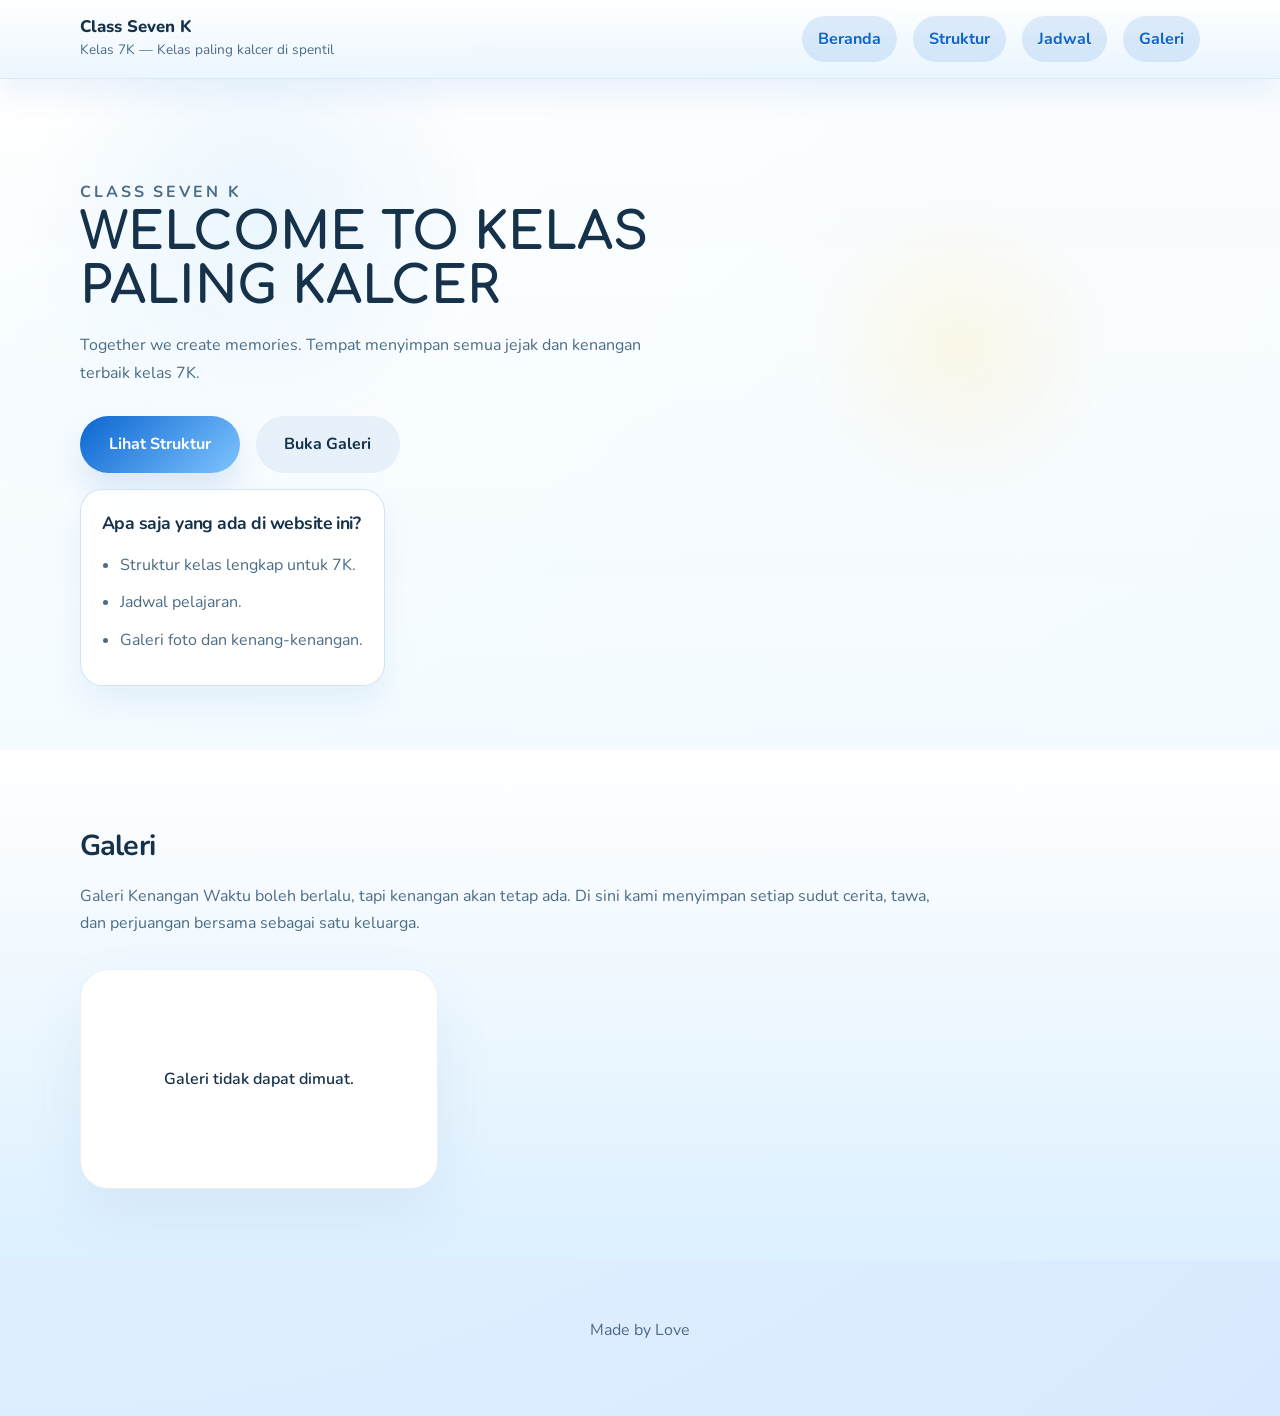
==== index.html @ 5dcf3308 "Add files via upload" ====
<!DOCTYPE html>
<html lang="id">
<head>
  <meta charset="UTF-8" />
  <meta name="viewport" content="width=device-width, initial-scale=1.0" />
  <title>Kelas Laut</title>
  <link rel="preconnect" href="https://fonts.googleapis.com">
  <link rel="preconnect" href="https://fonts.gstatic.com" crossorigin>
  <link href="https://fonts.googleapis.com/css2?family=Comfortaa:wght@400;500;700&family=Nunito:wght@400;600;700&display=swap" rel="stylesheet">
  <link rel="stylesheet" href="styles.css" />
</head>
<body>
  <header class="site-header">
    <div class="container header-inner">
      <div class="brand">
        <div>
          <h1>Class Seven K</h1>
          <p>Kelas 7K — Kelas paling kalcer di spentil</p>
        </div>
      </div>
      <button class="menu-toggle" id="menuToggle">☰</button>
      <div class="nav-pill">
        <nav class="site-nav" id="siteNav">
          <a href="#home">Beranda</a>
          <a href="structure.html">Struktur</a>
          <a href="schedule.html">Jadwal</a>
          <a href="#gallery">Galeri</a>
        </nav>
      </div>
    </div>
  </header>

  <main>
    <section class="hero" id="home">
      <div class="hero-bg"></div>
      
      <div class="container hero-content">
        <div class="hero-copy">
          <p class="eyebrow">Class Seven K</p>
          <h2>WELCOME TO KELAS PALING KALCER

</h2>
          <p>Together we create memories. Tempat menyimpan semua jejak dan kenangan terbaik kelas 7K.</p>
          <div class="hero-actions">
            <div class="hero-buttons">
              <a href="structure.html" class="button">Lihat Struktur</a>
              <a href="#gallery" class="button secondary">Buka Galeri</a>
            </div>
            <aside class="quick-info-card">
              <h3>Apa saja yang ada di website ini?</h3>
              <ul>
                <li>Struktur kelas lengkap untuk 7K.</li>
                <li>Jadwal pelajaran.</li>
                <li>Galeri foto dan kenang-kenangan.</li>
              </ul>
            </aside>
          </div>
        </div>

        
      </div>
    </section>

    <!-- Struktur kelas dipindah ke halaman terpisah: structure.html -->

    

    <section class="section section-wave" id="gallery">
      <div class="container">
        <h3>Galeri</h3>
        <p class="section-intro">Galeri Kenangan

Waktu boleh berlalu, tapi kenangan akan tetap ada. Di sini kami menyimpan setiap sudut cerita, tawa, dan perjuangan bersama sebagai satu keluarga.</p>
        <div id="galleryGrid" class="gallery-grid" aria-live="polite">
          <!-- gallery will be rendered here from data/gallery.json -->
        </div>
      </div>
    </section>
  </main>

  <footer class="site-footer">
    <div class="container">
      <p>Made by Love</p>
    </div>
  </footer>

  <script src="script.js"></script>
</body>
</html>
---- styles.css ----
:root {
  --bg: #f0f6ff;
  --surface: #ffffff;
  --surface-soft: #eef7ff;
  --text: #16324a;
  --muted: #4b6b86;
  --primary: #0b66d0;
  --accent: #7fc4ff;
  --accent-2: #cfeeff;
  --shadow: 0 26px 60px rgba(11, 102, 208, 0.12);
}

* {
  box-sizing: border-box;
}

html {
  scroll-behavior: smooth;
}

body {
  margin: 0;
  font-family: 'Nunito', 'Comfortaa', sans-serif;
  background: radial-gradient(circle at top left, #fefcff 0%, #e5f3ff 40%, #d8e9ff 100%);
  color: var(--text);
  line-height: 1.7;
  min-height: 100vh;
}

body::before {
  content: '';
  position: fixed;
  left: -120px;
  top: 20vh;
  width: 360px;
  height: 360px;
  background: radial-gradient(circle, rgba(141,211,236,0.45), transparent 60%);
  filter: blur(35px);
  z-index: -1;
}

img {
  max-width: 100%;
  display: block;
}

.container {
  width: min(1120px, calc(100% - 2rem));
  margin: 0 auto;
}

.site-header {
  position: sticky;
  top: 0;
  z-index: 20;
  background: linear-gradient(180deg, rgba(255, 255, 255, 0.98), rgba(233, 245, 255, 0.92));
  backdrop-filter: blur(16px);
  border-bottom: 1px solid rgba(11, 102, 208, 0.14);
  box-shadow: 0 16px 30px rgba(11, 102, 208, 0.08);
}

.header-inner {
  display: flex;
  align-items: center;
  justify-content: space-between;
  gap: 1rem;
  padding: 1rem 0;
}

.brand {
  display: flex;
  align-items: center;
  gap: 0.85rem;
}

.logo {
  display: inline-flex;
  width: 3.1rem;
  height: 3.1rem;
  border-radius: 18px;
  align-items: center;
  justify-content: center;
  background: linear-gradient(135deg, #0b66d0, #6fb8ff);
  color: #f9fbff;
  font-size: 1.25rem;
}

.brand h1 {
  font-size: 1.05rem;
  line-height: 1.05;
  font-weight: 800;
}
.brand p {
  margin: 0.15rem 0 0;
  font-size: 0.85rem;
  color: var(--muted);
}

.site-nav {
  display: flex;
  gap: 1rem;
  align-items: center;
}

.nav-pill {
  display: inline-flex;
  align-items: center;
  gap: 0.5rem;
  padding: 0;
  border-radius: 999px;
  background: transparent;
  border: none;
  box-shadow: none;
}

.nav-pill .site-nav a {
  padding: 0.6rem 1rem;
  color: var(--primary);
  font-weight: 700;
  border-radius: 999px;
  background: rgba(11, 102, 208, 0.12);
  transition: transform 0.2s ease, background 0.2s ease, color 0.2s ease;
}

.nav-pill .site-nav a:hover,
.nav-pill .site-nav a:focus-visible {
  transform: translateY(-1px);
  background: rgba(11, 102, 208, 0.28);
  color: #0b66d0;
}

.nav-pill .site-nav a {
  -webkit-text-stroke: 0.2px rgba(0,0,0,0.12);
  text-shadow:
    0 1px 0 rgba(255,255,255,0.9);
}

.site-nav a {
  color: var(--text);
  text-decoration: none;
  font-weight: 600;
  padding: 0.55rem 0.85rem;
  border-radius: 999px;
  transition: background 0.25s ease, color 0.25s ease;
}

.site-nav a:hover,
.site-nav a:focus-visible {
  background: rgba(79, 141, 217, 0.1);
}

.menu-toggle {
  display: none;
  border: none;
  color: var(--text);
  background: rgba(255, 255, 255, 0.9);
  font-size: 1.2rem;
  cursor: pointer;
  padding: 0.75rem 1rem;
  border-radius: 999px;
  box-shadow: 0 12px 25px rgba(118, 160, 204, 0.12);
}

.hero {
  position: relative;
  overflow: hidden;
  padding: 5rem 0 4rem;
}

.quick-info-card {
  max-width: 340px;
  background: rgba(255, 255, 255, 0.92);
  border: 1px solid rgba(11, 102, 208, 0.18);
  border-radius: 22px;
  box-shadow: 0 18px 32px rgba(11, 102, 208, 0.08);
  padding: 1.2rem 1.3rem;
}

.quick-info-card h3 {
  margin: 0 0 0.85rem;
  font-size: 1.1rem;
  color: var(--text);
}

.quick-info-card ul {
  margin: 0;
  padding-left: 1.15rem;
  color: var(--muted);
}

.quick-info-card li {
  margin-bottom: 0.75rem;
  line-height: 1.6;
}

.hero-actions {
  display: flex;
  flex-wrap: wrap;
  gap: 1.25rem;
  align-items: flex-start;
  margin-top: 1.8rem;
}

.hero-buttons {
  display: flex;
  flex-wrap: wrap;
  gap: 1rem;
}

.hero-bg {
  position: absolute;
  inset: 0;
  background: radial-gradient(circle at 20% 20%, rgba(201, 230, 251, 0.35), transparent 20%),
              radial-gradient(circle at 75% 40%, rgba(255, 220, 126, 0.18), transparent 15%),
              linear-gradient(180deg, rgba(255, 255, 255, 0.86), rgba(246, 252, 255, 0.85));
  pointer-events: none;
}

.hero-content {
  position: relative;
  display: grid;
  grid-template-columns: 1.1fr 0.9fr;
  gap: 2rem;
  align-items: center;
}

.hero-copy {
  max-width: 42rem;
}

.eyebrow {
  color: var(--primary);
  font-weight: 700;
  letter-spacing: 0.18em;
  text-transform: uppercase;
  margin-bottom: 1rem;
  font-size: 0.8rem;
}

h1, h2, h3, h4 {
  margin: 0;
}

h2 {
  font-family: 'Comfortaa', cursive;
  font-size: clamp(2.4rem, 4vw, 3.4rem);
  line-height: 1.05;
  margin-bottom: 1rem;
}

h3 {
  font-size: clamp(1.8rem, 2.2vw, 2.4rem);
  letter-spacing: -0.03em;
}

.hero-copy p,
.section-intro,
.card p,
.feature-card p,
.wave-card p,
.contact-card p {
  color: var(--muted);
  font-size: 1rem;
  margin: 1.2rem 0 0;
}

.hero-actions {
  display: flex;
  flex-wrap: wrap;
  gap: 1rem;
  margin-top: 1.8rem;
}

.button {
  display: inline-flex;
  align-items: center;
  justify-content: center;
  padding: 0.95rem 1.8rem;
  border-radius: 999px;
  border: none;
  background: linear-gradient(135deg, var(--primary), var(--accent));
  color: white;
  text-decoration: none;
  font-weight: 700;
  transition: transform 0.2s ease, box-shadow 0.2s ease;
  box-shadow: 0 18px 30px rgba(79, 140, 204, 0.18);
}

.button:hover,
.button:focus-visible {
  transform: translateY(-1px);
}

.button.secondary {
  background: rgba(79, 140, 204, 0.1);
  color: var(--text);
  box-shadow: none;
}

.hero-image {
  display: flex;
  justify-content: center;
}

/* Ocean decorations can be added later with image files if desired */

.hero-deco {
  position: absolute;
  font-size: 2.4rem;
  opacity: 0.65;
}

.deco-one {
  top: 1.5rem;
  right: 2rem;
}

.deco-two {
  bottom: 1rem;
  left: 1rem;
}

.deco-three {
  top: 12rem;
  left: 2rem;
}

.image-frame {
  width: min(100%, 420px);
  min-height: 420px;
  border-radius: 40px;
  background: linear-gradient(180deg, rgba(255, 255, 255, 0.98), rgba(241, 248, 255, 0.95));
  border: 1px solid rgba(93, 146, 204, 0.18);
  box-shadow: 0 40px 80px rgba(55, 103, 155, 0.12);
  position: relative;
  overflow: hidden;
  display: grid;
  place-items: center;
  padding: 2rem;
}

.image-float {
  width: 100%;
  height: 100%;
  border-radius: 32px;
  display: grid;
  place-items: center;
  background: radial-gradient(circle at center, rgba(255, 255, 255, 0.9), rgba(221, 244, 255, 0.8));
  text-align: center;
  padding: 2rem;
  color: #34607a;
  font-weight: 700;
}

.image-float code {
  display: inline-block;
  margin-top: 0.8rem;
}

.section {
  padding: 4.5rem 0;
}

.section-blue {
  background: linear-gradient(180deg, #f5f9ff 0%, #eef6ff 100%);
}

.section-intro {
  max-width: 54rem;
  margin-top: 0.75rem;
}

.grid-2 {
  display: grid;
  grid-template-columns: repeat(2, minmax(0, 1fr));
  gap: 1.5rem;
  margin-top: 2rem;
}

.feature-card,
.card,
.wave-card,
.contact-card {
  background: var(--surface);
  border-radius: 32px;
  border: 1px solid rgba(108, 158, 201, 0.12);
  box-shadow: 0 25px 50px rgba(78, 118, 157, 0.09);
}

.feature-card {
  padding: 2rem;
}

.feature-card h4,
.card h4 {
  margin-bottom: 0.8rem;
}

.cards {
  display: grid;
  gap: 1.5rem;
  grid-template-columns: repeat(3, minmax(0, 1fr));
  margin-top: 2rem;
}

.card {
  padding: 2.2rem;
}

.card-icon {
  width: 3rem;
  height: 3rem;
  display: grid;
  place-items: center;
  border-radius: 16px;
  background: linear-gradient(135deg, rgba(79, 140, 204, 0.16), rgba(141, 211, 236, 0.28));
  margin-bottom: 1rem;
  font-size: 1.35rem;
}

.section-wave {
  padding: 4.5rem 0;
  background: linear-gradient(180deg, #ffffff 0%, #dcf0ff 100%);
}

.wave-card {
  display: grid;
  place-items: center;
  padding: 3rem;
  gap: 1rem;
}

.structure-grid,
.schedule-grid,
.gallery-grid {
  display: grid;
  gap: 1.4rem;
  margin-top: 2rem;
}

.structure-grid {
  grid-template-columns: repeat(3, minmax(0, 1fr));
}

.structure-card,
.schedule-card,
.gallery-card,
.class-item {
  background: var(--surface);
  border: 1px solid rgba(93, 146, 204, 0.14);
  border-radius: 28px;
  box-shadow: 0 24px 60px rgba(64, 107, 150, 0.08);
  padding: 1.8rem;
}

.structure-card h4,
.schedule-card h4,
.class-item h4 {
  margin-bottom: 0.9rem;
}

.class-list {
  margin-top: 2rem;
  display: grid;
  gap: 1rem;
}

.class-item {
  position: relative;
}

.detail-toggle {
  margin-top: 1rem;
  background: transparent;
  border: 1px dashed rgba(79, 140, 204, 0.35);
  color: var(--primary);
  border-radius: 999px;
  padding: 0.75rem 1.2rem;
  cursor: pointer;
  font-weight: 700;
}

.detail-panel {
  max-height: 0;
  overflow: hidden;
  transition: max-height 0.3s ease, padding 0.3s ease;
  padding: 0 0;
}

.detail-panel.open {
  max-height: 220px;
  padding: 1rem 0 0;
}

.schedule-grid {
  grid-template-columns: repeat(3, minmax(0, 1fr));
}

.schedule-card {
  display: flex;
  flex-direction: column;
  gap: 0.7rem;
}

.schedule-card span {
  display: inline-flex;
  align-items: center;
  justify-content: center;
  width: 3rem;
  height: 3rem;
  border-radius: 18px;
  background: rgba(79, 140, 204, 0.12);
  color: var(--primary);
  font-weight: 700;
}

.gallery-grid {
  grid-template-columns: repeat(3, minmax(0, 1fr));
}

.gallery-card {
  min-height: 220px;
  display: grid;
  gap: 0.9rem;
  place-items: center;
  text-align: center;
  padding: 1rem;
  font-weight: 600;
  color: var(--text);
}

.gallery-card img,
.gallery-thumb {
  max-height: 220px;
  width: auto;
  border-radius: 14px;
  box-shadow: 0 18px 40px rgba(36, 80, 120, 0.12);
  transition: transform 0.25s ease, box-shadow 0.25s ease;
  cursor: zoom-in;
  touch-action: manipulation;
  -webkit-tap-highlight-color: rgba(11, 102, 208, 0.2);
}

.gallery-card img:hover,
.gallery-thumb:hover {
  transform: scale(1.03);
  box-shadow: 0 22px 46px rgba(36, 80, 120, 0.18);
}

.gallery-actions {
  width: 100%;
  display: flex;
  justify-content: center;
}

.download-btn {
  display: inline-flex;
  align-items: center;
  justify-content: center;
  gap: 0.5rem;
  padding: 0.75rem 1.1rem;
  border-radius: 999px;
  background: rgba(11, 102, 208, 0.12);
  color: var(--primary);
  font-weight: 700;
  text-decoration: none;
  transition: transform 0.2s ease, background 0.2s ease;
}

.download-btn:hover,
.download-btn:focus-visible {
  transform: translateY(-1px);
  background: rgba(11, 102, 208, 0.2);
}

.lightbox .lightbox-header {
  display: flex;
  justify-content: space-between;
  gap: 1rem;
  align-items: center;
  margin-bottom: 0.85rem;
}

.lightbox-download {
  padding: 0.65rem 1rem;
}

.lightbox {
  position: fixed;
  inset: 0;
  display: grid;
  place-items: center;
  background: rgba(5,10,20,0.72);
  z-index: 70;
  opacity: 0;
  pointer-events: none;
  transition: opacity 220ms ease;
}
.lightbox.open { opacity: 1; pointer-events: auto; }
.lightbox .lightbox-inner {
  position: relative;
  max-width: 92vw;
  max-height: 92vh;
  width: min(92vw, 900px);
  padding: 1rem;
}
.lightbox img {
  width: 100%;
  height: auto;
  max-height: 92vh;
  border-radius: 16px;
  display: block;
}
.lightbox .lightbox-close {
  position: absolute;
  right: 18px;
  top: 18px;
  background: rgba(255,255,255,0.95);
  border: none;
  padding: 0.6rem 0.9rem;
  border-radius: 999px;
  cursor: pointer;
  font-weight: 700;
}

.hero-deco {
  position: absolute;
  font-size: 2.4rem;
  opacity: 0.55;
}

.deco-one {
  top: 1.5rem;
  right: 2rem;
}

.deco-two {
  bottom: 1rem;
  left: 1rem;
}

.deco-three {
  top: 12rem;
  left: 2rem;
}

.site-footer {
  padding: 2.5rem 0 3.5rem;
  text-align: center;
  color: var(--muted);
}

code {
  background: rgba(79, 140, 204, 0.12);
  padding: 0.18rem 0.42rem;
  border-radius: 0.4rem;
  font-size: 0.95rem;
}

@media (max-width: 900px) {
  .hero-content {
    grid-template-columns: 1fr;
  }
  .grid-2,
  .cards {
    grid-template-columns: 1fr;
  }
}

@media (max-width: 720px) {
  .header-inner {
    flex-wrap: wrap;
    justify-content: space-between;
    gap: 0.85rem;
  }
  .nav-pill {
    width: 100%;
    justify-content: center;
  }
  .site-nav {
    width: 100%;
    flex-wrap: wrap;
    justify-content: center;
    gap: 0.75rem;
    max-height: 0;
    overflow: hidden;
    transition: max-height 0.3s ease;
    padding-top: 0.75rem;
    border-top: 1px solid rgba(11, 102, 208, 0.12);
  }
  .site-nav.open {
    max-height: 280px;
  }
  .site-nav a {
    width: 100%;
    text-align: center;
    padding: 0.8rem 1rem;
    background: rgba(11, 102, 208, 0.16);
  }
  .site-nav a:hover,
  .site-nav a:focus-visible {
    background: rgba(11, 102, 208, 0.28);
  }
  .menu-toggle {
    display: inline-flex;
  }
  .hero-actions {
    flex-direction: column;
    gap: 1rem;
  }
  .hero-buttons {
    width: 100%;
    justify-content: center;
  }
  .quick-info-card {
    width: 100%;
    max-width: none;
  }
  .hero-content {
    grid-template-columns: 1fr;
  }
  .section-intro {
    max-width: 100%;
  }
  .gallery-grid,
  .schedule-grid,
  .structure-grid {
    grid-template-columns: 1fr;
  }
  .button,
  .download-btn {
    width: 100%;
  }
}
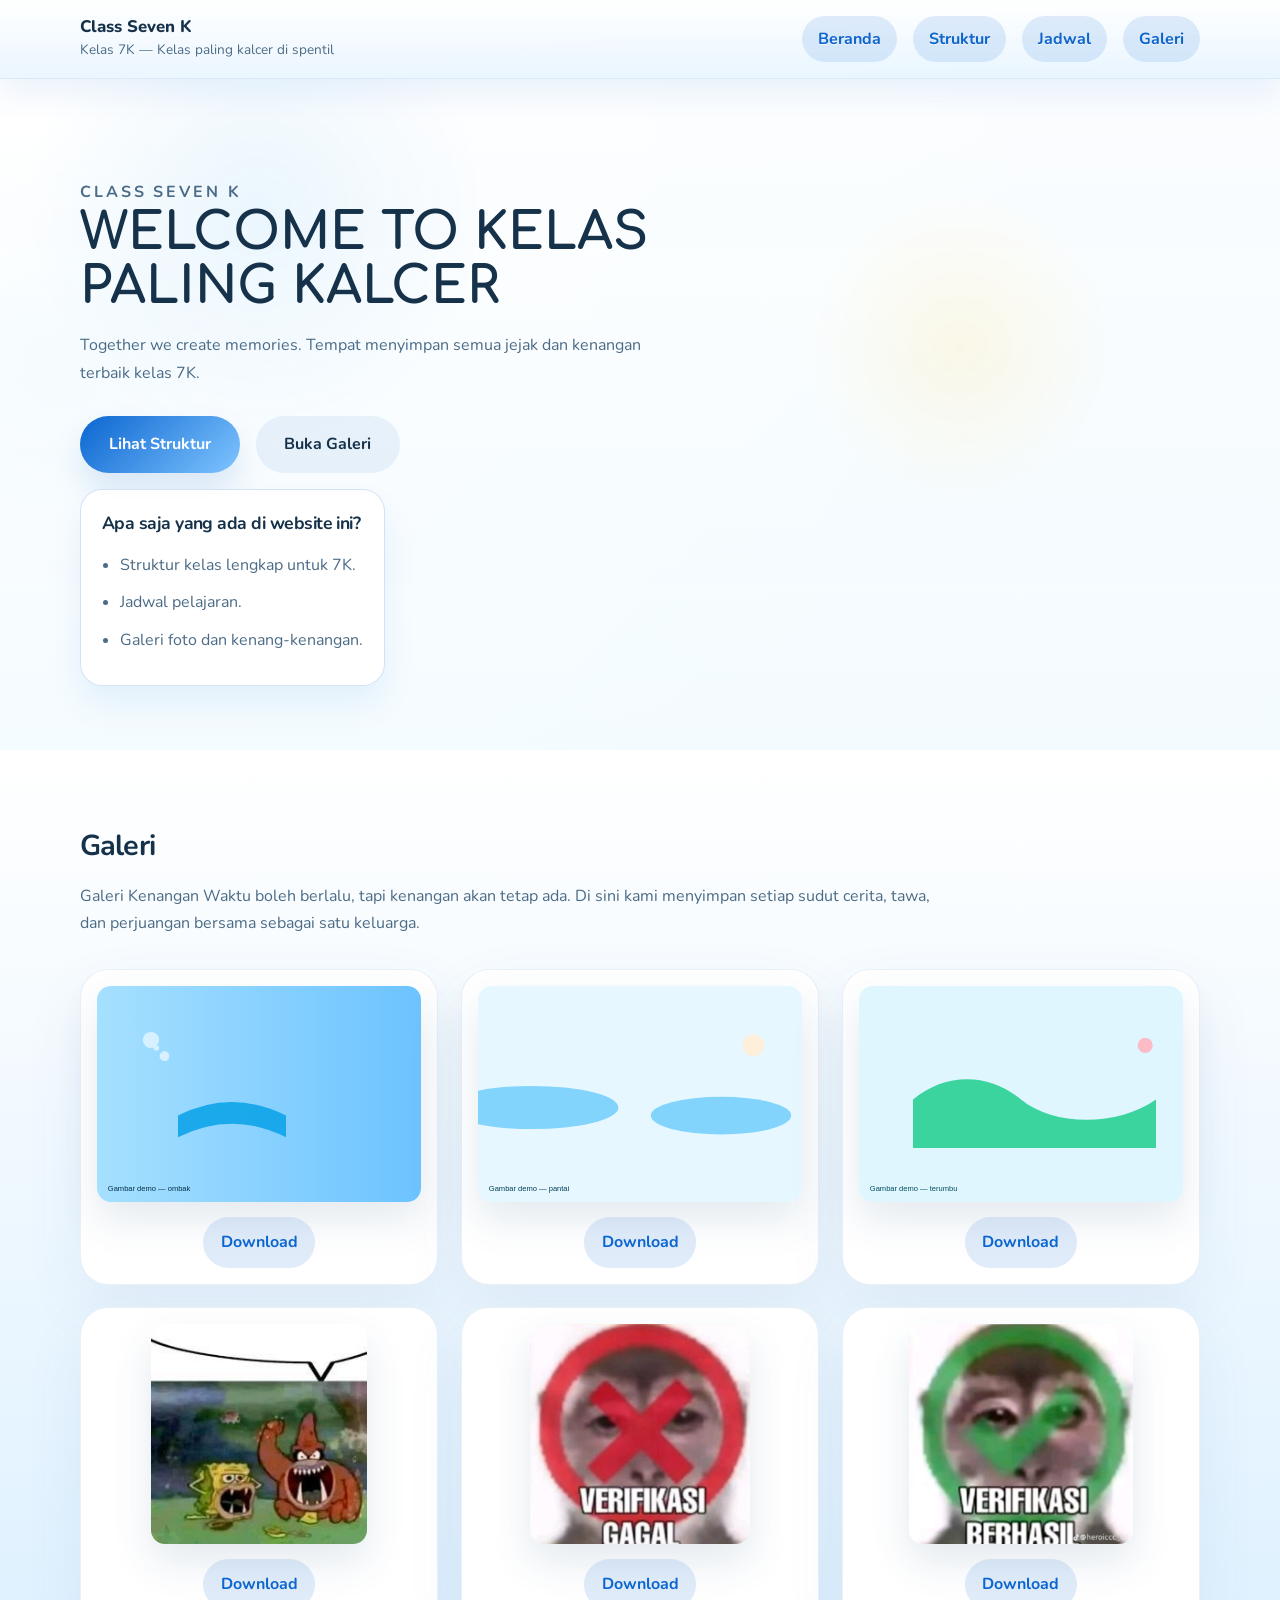
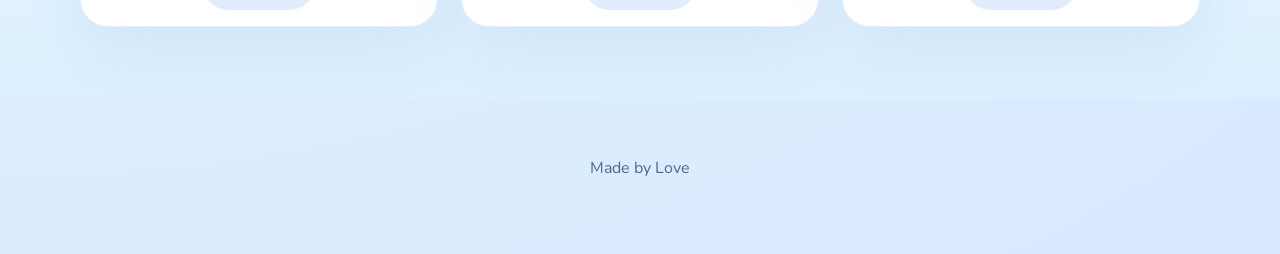
==== commit 791c621d: "Move site files to root for deploy" ====
--- a/index.html
+++ b/index.html
@@ -1,89 +1,89 @@
-<!DOCTYPE html>
-<html lang="id">
-<head>
-  <meta charset="UTF-8" />
-  <meta name="viewport" content="width=device-width, initial-scale=1.0" />
-  <title>Kelas Laut</title>
-  <link rel="preconnect" href="https://fonts.googleapis.com">
-  <link rel="preconnect" href="https://fonts.gstatic.com" crossorigin>
-  <link href="https://fonts.googleapis.com/css2?family=Comfortaa:wght@400;500;700&family=Nunito:wght@400;600;700&display=swap" rel="stylesheet">
-  <link rel="stylesheet" href="styles.css" />
-</head>
-<body>
-  <header class="site-header">
-    <div class="container header-inner">
-      <div class="brand">
-        <div>
-          <h1>Class Seven K</h1>
-          <p>Kelas 7K — Kelas paling kalcer di spentil</p>
-        </div>
-      </div>
-      <button class="menu-toggle" id="menuToggle">☰</button>
-      <div class="nav-pill">
-        <nav class="site-nav" id="siteNav">
-          <a href="#home">Beranda</a>
-          <a href="structure.html">Struktur</a>
-          <a href="schedule.html">Jadwal</a>
-          <a href="#gallery">Galeri</a>
-        </nav>
-      </div>
-    </div>
-  </header>
-
-  <main>
-    <section class="hero" id="home">
-      <div class="hero-bg"></div>
-      
-      <div class="container hero-content">
-        <div class="hero-copy">
-          <p class="eyebrow">Class Seven K</p>
-          <h2>WELCOME TO KELAS PALING KALCER
-
-</h2>
-          <p>Together we create memories. Tempat menyimpan semua jejak dan kenangan terbaik kelas 7K.</p>
-          <div class="hero-actions">
-            <div class="hero-buttons">
-              <a href="structure.html" class="button">Lihat Struktur</a>
-              <a href="#gallery" class="button secondary">Buka Galeri</a>
-            </div>
-            <aside class="quick-info-card">
-              <h3>Apa saja yang ada di website ini?</h3>
-              <ul>
-                <li>Struktur kelas lengkap untuk 7K.</li>
-                <li>Jadwal pelajaran.</li>
-                <li>Galeri foto dan kenang-kenangan.</li>
-              </ul>
-            </aside>
-          </div>
-        </div>
-
-        
-      </div>
-    </section>
-
-    <!-- Struktur kelas dipindah ke halaman terpisah: structure.html -->
-
-    
-
-    <section class="section section-wave" id="gallery">
-      <div class="container">
-        <h3>Galeri</h3>
-        <p class="section-intro">Galeri Kenangan
-
-Waktu boleh berlalu, tapi kenangan akan tetap ada. Di sini kami menyimpan setiap sudut cerita, tawa, dan perjuangan bersama sebagai satu keluarga.</p>
-        <div id="galleryGrid" class="gallery-grid" aria-live="polite">
-          <!-- gallery will be rendered here from data/gallery.json -->
-        </div>
-      </div>
-    </section>
-  </main>
-
-  <footer class="site-footer">
-    <div class="container">
-      <p>Made by Love</p>
-    </div>
-  </footer>
-
-  <script src="script.js"></script>
-</body>
-</html>
+<!DOCTYPE html>
+<html lang="id">
+<head>
+  <meta charset="UTF-8" />
+  <meta name="viewport" content="width=device-width, initial-scale=1.0" />
+  <title>Seven K</title>
+  <link rel="preconnect" href="https://fonts.googleapis.com">
+  <link rel="preconnect" href="https://fonts.gstatic.com" crossorigin>
+  <link href="https://fonts.googleapis.com/css2?family=Comfortaa:wght@400;500;700&family=Nunito:wght@400;600;700&display=swap" rel="stylesheet">
+  <link rel="stylesheet" href="styles.css" />
+</head>
+<body>
+  <header class="site-header">
+    <div class="container header-inner">
+      <div class="brand">
+        <div>
+          <h1>Class Seven K</h1>
+          <p>Kelas 7K — Kelas paling kalcer di spentil</p>
+        </div>
+      </div>
+      <button class="menu-toggle" id="menuToggle">☰</button>
+      <div class="nav-pill">
+        <nav class="site-nav" id="siteNav">
+          <a href="#home">Beranda</a>
+          <a href="structure.html">Struktur</a>
+          <a href="schedule.html">Jadwal</a>
+          <a href="#gallery">Galeri</a>
+        </nav>
+      </div>
+    </div>
+  </header>
+
+  <main>
+    <section class="hero" id="home">
+      <div class="hero-bg"></div>
+      
+      <div class="container hero-content">
+        <div class="hero-copy">
+          <p class="eyebrow">Class Seven K</p>
+          <h2>WELCOME TO KELAS PALING KALCER
+
+</h2>
+          <p>Together we create memories. Tempat menyimpan semua jejak dan kenangan terbaik kelas 7K.</p>
+          <div class="hero-actions">
+            <div class="hero-buttons">
+              <a href="structure.html" class="button">Lihat Struktur</a>
+              <a href="#gallery" class="button secondary">Buka Galeri</a>
+            </div>
+            <aside class="quick-info-card">
+              <h3>Apa saja yang ada di website ini?</h3>
+              <ul>
+                <li>Struktur kelas lengkap untuk 7K.</li>
+                <li>Jadwal pelajaran.</li>
+                <li>Galeri foto dan kenang-kenangan.</li>
+              </ul>
+            </aside>
+          </div>
+        </div>
+
+        
+      </div>
+    </section>
+
+    <!-- Struktur kelas dipindah ke halaman terpisah: structure.html -->
+
+    
+
+    <section class="section section-wave" id="gallery">
+      <div class="container">
+        <h3>Galeri</h3>
+        <p class="section-intro">Galeri Kenangan
+
+Waktu boleh berlalu, tapi kenangan akan tetap ada. Di sini kami menyimpan setiap sudut cerita, tawa, dan perjuangan bersama sebagai satu keluarga.</p>
+        <div id="galleryGrid" class="gallery-grid" aria-live="polite">
+          <!-- gallery will be rendered here from data/gallery.json -->
+        </div>
+      </div>
+    </section>
+  </main>
+
+  <footer class="site-footer">
+    <div class="container">
+      <p>Made by Love</p>
+    </div>
+  </footer>
+
+  <script src="script.js"></script>
+</body>
+</html>
--- a/styles.css
+++ b/styles.css
@@ -1,734 +1,734 @@
-:root {
-  --bg: #f0f6ff;
-  --surface: #ffffff;
-  --surface-soft: #eef7ff;
-  --text: #16324a;
-  --muted: #4b6b86;
-  --primary: #0b66d0;
-  --accent: #7fc4ff;
-  --accent-2: #cfeeff;
-  --shadow: 0 26px 60px rgba(11, 102, 208, 0.12);
-}
-
-* {
-  box-sizing: border-box;
-}
-
-html {
-  scroll-behavior: smooth;
-}
-
-body {
-  margin: 0;
-  font-family: 'Nunito', 'Comfortaa', sans-serif;
-  background: radial-gradient(circle at top left, #fefcff 0%, #e5f3ff 40%, #d8e9ff 100%);
-  color: var(--text);
-  line-height: 1.7;
-  min-height: 100vh;
-}
-
-body::before {
-  content: '';
-  position: fixed;
-  left: -120px;
-  top: 20vh;
-  width: 360px;
-  height: 360px;
-  background: radial-gradient(circle, rgba(141,211,236,0.45), transparent 60%);
-  filter: blur(35px);
-  z-index: -1;
-}
-
-img {
-  max-width: 100%;
-  display: block;
-}
-
-.container {
-  width: min(1120px, calc(100% - 2rem));
-  margin: 0 auto;
-}
-
-.site-header {
-  position: sticky;
-  top: 0;
-  z-index: 20;
-  background: linear-gradient(180deg, rgba(255, 255, 255, 0.98), rgba(233, 245, 255, 0.92));
-  backdrop-filter: blur(16px);
-  border-bottom: 1px solid rgba(11, 102, 208, 0.14);
-  box-shadow: 0 16px 30px rgba(11, 102, 208, 0.08);
-}
-
-.header-inner {
-  display: flex;
-  align-items: center;
-  justify-content: space-between;
-  gap: 1rem;
-  padding: 1rem 0;
-}
-
-.brand {
-  display: flex;
-  align-items: center;
-  gap: 0.85rem;
-}
-
-.logo {
-  display: inline-flex;
-  width: 3.1rem;
-  height: 3.1rem;
-  border-radius: 18px;
-  align-items: center;
-  justify-content: center;
-  background: linear-gradient(135deg, #0b66d0, #6fb8ff);
-  color: #f9fbff;
-  font-size: 1.25rem;
-}
-
-.brand h1 {
-  font-size: 1.05rem;
-  line-height: 1.05;
-  font-weight: 800;
-}
-.brand p {
-  margin: 0.15rem 0 0;
-  font-size: 0.85rem;
-  color: var(--muted);
-}
-
-.site-nav {
-  display: flex;
-  gap: 1rem;
-  align-items: center;
-}
-
-.nav-pill {
-  display: inline-flex;
-  align-items: center;
-  gap: 0.5rem;
-  padding: 0;
-  border-radius: 999px;
-  background: transparent;
-  border: none;
-  box-shadow: none;
-}
-
-.nav-pill .site-nav a {
-  padding: 0.6rem 1rem;
-  color: var(--primary);
-  font-weight: 700;
-  border-radius: 999px;
-  background: rgba(11, 102, 208, 0.12);
-  transition: transform 0.2s ease, background 0.2s ease, color 0.2s ease;
-}
-
-.nav-pill .site-nav a:hover,
-.nav-pill .site-nav a:focus-visible {
-  transform: translateY(-1px);
-  background: rgba(11, 102, 208, 0.28);
-  color: #0b66d0;
-}
-
-.nav-pill .site-nav a {
-  -webkit-text-stroke: 0.2px rgba(0,0,0,0.12);
-  text-shadow:
-    0 1px 0 rgba(255,255,255,0.9);
-}
-
-.site-nav a {
-  color: var(--text);
-  text-decoration: none;
-  font-weight: 600;
-  padding: 0.55rem 0.85rem;
-  border-radius: 999px;
-  transition: background 0.25s ease, color 0.25s ease;
-}
-
-.site-nav a:hover,
-.site-nav a:focus-visible {
-  background: rgba(79, 141, 217, 0.1);
-}
-
-.menu-toggle {
-  display: none;
-  border: none;
-  color: var(--text);
-  background: rgba(255, 255, 255, 0.9);
-  font-size: 1.2rem;
-  cursor: pointer;
-  padding: 0.75rem 1rem;
-  border-radius: 999px;
-  box-shadow: 0 12px 25px rgba(118, 160, 204, 0.12);
-}
-
-.hero {
-  position: relative;
-  overflow: hidden;
-  padding: 5rem 0 4rem;
-}
-
-.quick-info-card {
-  max-width: 340px;
-  background: rgba(255, 255, 255, 0.92);
-  border: 1px solid rgba(11, 102, 208, 0.18);
-  border-radius: 22px;
-  box-shadow: 0 18px 32px rgba(11, 102, 208, 0.08);
-  padding: 1.2rem 1.3rem;
-}
-
-.quick-info-card h3 {
-  margin: 0 0 0.85rem;
-  font-size: 1.1rem;
-  color: var(--text);
-}
-
-.quick-info-card ul {
-  margin: 0;
-  padding-left: 1.15rem;
-  color: var(--muted);
-}
-
-.quick-info-card li {
-  margin-bottom: 0.75rem;
-  line-height: 1.6;
-}
-
-.hero-actions {
-  display: flex;
-  flex-wrap: wrap;
-  gap: 1.25rem;
-  align-items: flex-start;
-  margin-top: 1.8rem;
-}
-
-.hero-buttons {
-  display: flex;
-  flex-wrap: wrap;
-  gap: 1rem;
-}
-
-.hero-bg {
-  position: absolute;
-  inset: 0;
-  background: radial-gradient(circle at 20% 20%, rgba(201, 230, 251, 0.35), transparent 20%),
-              radial-gradient(circle at 75% 40%, rgba(255, 220, 126, 0.18), transparent 15%),
-              linear-gradient(180deg, rgba(255, 255, 255, 0.86), rgba(246, 252, 255, 0.85));
-  pointer-events: none;
-}
-
-.hero-content {
-  position: relative;
-  display: grid;
-  grid-template-columns: 1.1fr 0.9fr;
-  gap: 2rem;
-  align-items: center;
-}
-
-.hero-copy {
-  max-width: 42rem;
-}
-
-.eyebrow {
-  color: var(--primary);
-  font-weight: 700;
-  letter-spacing: 0.18em;
-  text-transform: uppercase;
-  margin-bottom: 1rem;
-  font-size: 0.8rem;
-}
-
-h1, h2, h3, h4 {
-  margin: 0;
-}
-
-h2 {
-  font-family: 'Comfortaa', cursive;
-  font-size: clamp(2.4rem, 4vw, 3.4rem);
-  line-height: 1.05;
-  margin-bottom: 1rem;
-}
-
-h3 {
-  font-size: clamp(1.8rem, 2.2vw, 2.4rem);
-  letter-spacing: -0.03em;
-}
-
-.hero-copy p,
-.section-intro,
-.card p,
-.feature-card p,
-.wave-card p,
-.contact-card p {
-  color: var(--muted);
-  font-size: 1rem;
-  margin: 1.2rem 0 0;
-}
-
-.hero-actions {
-  display: flex;
-  flex-wrap: wrap;
-  gap: 1rem;
-  margin-top: 1.8rem;
-}
-
-.button {
-  display: inline-flex;
-  align-items: center;
-  justify-content: center;
-  padding: 0.95rem 1.8rem;
-  border-radius: 999px;
-  border: none;
-  background: linear-gradient(135deg, var(--primary), var(--accent));
-  color: white;
-  text-decoration: none;
-  font-weight: 700;
-  transition: transform 0.2s ease, box-shadow 0.2s ease;
-  box-shadow: 0 18px 30px rgba(79, 140, 204, 0.18);
-}
-
-.button:hover,
-.button:focus-visible {
-  transform: translateY(-1px);
-}
-
-.button.secondary {
-  background: rgba(79, 140, 204, 0.1);
-  color: var(--text);
-  box-shadow: none;
-}
-
-.hero-image {
-  display: flex;
-  justify-content: center;
-}
-
-/* Ocean decorations can be added later with image files if desired */
-
-.hero-deco {
-  position: absolute;
-  font-size: 2.4rem;
-  opacity: 0.65;
-}
-
-.deco-one {
-  top: 1.5rem;
-  right: 2rem;
-}
-
-.deco-two {
-  bottom: 1rem;
-  left: 1rem;
-}
-
-.deco-three {
-  top: 12rem;
-  left: 2rem;
-}
-
-.image-frame {
-  width: min(100%, 420px);
-  min-height: 420px;
-  border-radius: 40px;
-  background: linear-gradient(180deg, rgba(255, 255, 255, 0.98), rgba(241, 248, 255, 0.95));
-  border: 1px solid rgba(93, 146, 204, 0.18);
-  box-shadow: 0 40px 80px rgba(55, 103, 155, 0.12);
-  position: relative;
-  overflow: hidden;
-  display: grid;
-  place-items: center;
-  padding: 2rem;
-}
-
-.image-float {
-  width: 100%;
-  height: 100%;
-  border-radius: 32px;
-  display: grid;
-  place-items: center;
-  background: radial-gradient(circle at center, rgba(255, 255, 255, 0.9), rgba(221, 244, 255, 0.8));
-  text-align: center;
-  padding: 2rem;
-  color: #34607a;
-  font-weight: 700;
-}
-
-.image-float code {
-  display: inline-block;
-  margin-top: 0.8rem;
-}
-
-.section {
-  padding: 4.5rem 0;
-}
-
-.section-blue {
-  background: linear-gradient(180deg, #f5f9ff 0%, #eef6ff 100%);
-}
-
-.section-intro {
-  max-width: 54rem;
-  margin-top: 0.75rem;
-}
-
-.grid-2 {
-  display: grid;
-  grid-template-columns: repeat(2, minmax(0, 1fr));
-  gap: 1.5rem;
-  margin-top: 2rem;
-}
-
-.feature-card,
-.card,
-.wave-card,
-.contact-card {
-  background: var(--surface);
-  border-radius: 32px;
-  border: 1px solid rgba(108, 158, 201, 0.12);
-  box-shadow: 0 25px 50px rgba(78, 118, 157, 0.09);
-}
-
-.feature-card {
-  padding: 2rem;
-}
-
-.feature-card h4,
-.card h4 {
-  margin-bottom: 0.8rem;
-}
-
-.cards {
-  display: grid;
-  gap: 1.5rem;
-  grid-template-columns: repeat(3, minmax(0, 1fr));
-  margin-top: 2rem;
-}
-
-.card {
-  padding: 2.2rem;
-}
-
-.card-icon {
-  width: 3rem;
-  height: 3rem;
-  display: grid;
-  place-items: center;
-  border-radius: 16px;
-  background: linear-gradient(135deg, rgba(79, 140, 204, 0.16), rgba(141, 211, 236, 0.28));
-  margin-bottom: 1rem;
-  font-size: 1.35rem;
-}
-
-.section-wave {
-  padding: 4.5rem 0;
-  background: linear-gradient(180deg, #ffffff 0%, #dcf0ff 100%);
-}
-
-.wave-card {
-  display: grid;
-  place-items: center;
-  padding: 3rem;
-  gap: 1rem;
-}
-
-.structure-grid,
-.schedule-grid,
-.gallery-grid {
-  display: grid;
-  gap: 1.4rem;
-  margin-top: 2rem;
-}
-
-.structure-grid {
-  grid-template-columns: repeat(3, minmax(0, 1fr));
-}
-
-.structure-card,
-.schedule-card,
-.gallery-card,
-.class-item {
-  background: var(--surface);
-  border: 1px solid rgba(93, 146, 204, 0.14);
-  border-radius: 28px;
-  box-shadow: 0 24px 60px rgba(64, 107, 150, 0.08);
-  padding: 1.8rem;
-}
-
-.structure-card h4,
-.schedule-card h4,
-.class-item h4 {
-  margin-bottom: 0.9rem;
-}
-
-.class-list {
-  margin-top: 2rem;
-  display: grid;
-  gap: 1rem;
-}
-
-.class-item {
-  position: relative;
-}
-
-.detail-toggle {
-  margin-top: 1rem;
-  background: transparent;
-  border: 1px dashed rgba(79, 140, 204, 0.35);
-  color: var(--primary);
-  border-radius: 999px;
-  padding: 0.75rem 1.2rem;
-  cursor: pointer;
-  font-weight: 700;
-}
-
-.detail-panel {
-  max-height: 0;
-  overflow: hidden;
-  transition: max-height 0.3s ease, padding 0.3s ease;
-  padding: 0 0;
-}
-
-.detail-panel.open {
-  max-height: 220px;
-  padding: 1rem 0 0;
-}
-
-.schedule-grid {
-  grid-template-columns: repeat(3, minmax(0, 1fr));
-}
-
-.schedule-card {
-  display: flex;
-  flex-direction: column;
-  gap: 0.7rem;
-}
-
-.schedule-card span {
-  display: inline-flex;
-  align-items: center;
-  justify-content: center;
-  width: 3rem;
-  height: 3rem;
-  border-radius: 18px;
-  background: rgba(79, 140, 204, 0.12);
-  color: var(--primary);
-  font-weight: 700;
-}
-
-.gallery-grid {
-  grid-template-columns: repeat(3, minmax(0, 1fr));
-}
-
-.gallery-card {
-  min-height: 220px;
-  display: grid;
-  gap: 0.9rem;
-  place-items: center;
-  text-align: center;
-  padding: 1rem;
-  font-weight: 600;
-  color: var(--text);
-}
-
-.gallery-card img,
-.gallery-thumb {
-  max-height: 220px;
-  width: auto;
-  border-radius: 14px;
-  box-shadow: 0 18px 40px rgba(36, 80, 120, 0.12);
-  transition: transform 0.25s ease, box-shadow 0.25s ease;
-  cursor: zoom-in;
-  touch-action: manipulation;
-  -webkit-tap-highlight-color: rgba(11, 102, 208, 0.2);
-}
-
-.gallery-card img:hover,
-.gallery-thumb:hover {
-  transform: scale(1.03);
-  box-shadow: 0 22px 46px rgba(36, 80, 120, 0.18);
-}
-
-.gallery-actions {
-  width: 100%;
-  display: flex;
-  justify-content: center;
-}
-
-.download-btn {
-  display: inline-flex;
-  align-items: center;
-  justify-content: center;
-  gap: 0.5rem;
-  padding: 0.75rem 1.1rem;
-  border-radius: 999px;
-  background: rgba(11, 102, 208, 0.12);
-  color: var(--primary);
-  font-weight: 700;
-  text-decoration: none;
-  transition: transform 0.2s ease, background 0.2s ease;
-}
-
-.download-btn:hover,
-.download-btn:focus-visible {
-  transform: translateY(-1px);
-  background: rgba(11, 102, 208, 0.2);
-}
-
-.lightbox .lightbox-header {
-  display: flex;
-  justify-content: space-between;
-  gap: 1rem;
-  align-items: center;
-  margin-bottom: 0.85rem;
-}
-
-.lightbox-download {
-  padding: 0.65rem 1rem;
-}
-
-.lightbox {
-  position: fixed;
-  inset: 0;
-  display: grid;
-  place-items: center;
-  background: rgba(5,10,20,0.72);
-  z-index: 70;
-  opacity: 0;
-  pointer-events: none;
-  transition: opacity 220ms ease;
-}
-.lightbox.open { opacity: 1; pointer-events: auto; }
-.lightbox .lightbox-inner {
-  position: relative;
-  max-width: 92vw;
-  max-height: 92vh;
-  width: min(92vw, 900px);
-  padding: 1rem;
-}
-.lightbox img {
-  width: 100%;
-  height: auto;
-  max-height: 92vh;
-  border-radius: 16px;
-  display: block;
-}
-.lightbox .lightbox-close {
-  position: absolute;
-  right: 18px;
-  top: 18px;
-  background: rgba(255,255,255,0.95);
-  border: none;
-  padding: 0.6rem 0.9rem;
-  border-radius: 999px;
-  cursor: pointer;
-  font-weight: 700;
-}
-
-.hero-deco {
-  position: absolute;
-  font-size: 2.4rem;
-  opacity: 0.55;
-}
-
-.deco-one {
-  top: 1.5rem;
-  right: 2rem;
-}
-
-.deco-two {
-  bottom: 1rem;
-  left: 1rem;
-}
-
-.deco-three {
-  top: 12rem;
-  left: 2rem;
-}
-
-.site-footer {
-  padding: 2.5rem 0 3.5rem;
-  text-align: center;
-  color: var(--muted);
-}
-
-code {
-  background: rgba(79, 140, 204, 0.12);
-  padding: 0.18rem 0.42rem;
-  border-radius: 0.4rem;
-  font-size: 0.95rem;
-}
-
-@media (max-width: 900px) {
-  .hero-content {
-    grid-template-columns: 1fr;
-  }
-  .grid-2,
-  .cards {
-    grid-template-columns: 1fr;
-  }
-}
-
-@media (max-width: 720px) {
-  .header-inner {
-    flex-wrap: wrap;
-    justify-content: space-between;
-    gap: 0.85rem;
-  }
-  .nav-pill {
-    width: 100%;
-    justify-content: center;
-  }
-  .site-nav {
-    width: 100%;
-    flex-wrap: wrap;
-    justify-content: center;
-    gap: 0.75rem;
-    max-height: 0;
-    overflow: hidden;
-    transition: max-height 0.3s ease;
-    padding-top: 0.75rem;
-    border-top: 1px solid rgba(11, 102, 208, 0.12);
-  }
-  .site-nav.open {
-    max-height: 280px;
-  }
-  .site-nav a {
-    width: 100%;
-    text-align: center;
-    padding: 0.8rem 1rem;
-    background: rgba(11, 102, 208, 0.16);
-  }
-  .site-nav a:hover,
-  .site-nav a:focus-visible {
-    background: rgba(11, 102, 208, 0.28);
-  }
-  .menu-toggle {
-    display: inline-flex;
-  }
-  .hero-actions {
-    flex-direction: column;
-    gap: 1rem;
-  }
-  .hero-buttons {
-    width: 100%;
-    justify-content: center;
-  }
-  .quick-info-card {
-    width: 100%;
-    max-width: none;
-  }
-  .hero-content {
-    grid-template-columns: 1fr;
-  }
-  .section-intro {
-    max-width: 100%;
-  }
-  .gallery-grid,
-  .schedule-grid,
-  .structure-grid {
-    grid-template-columns: 1fr;
-  }
-  .button,
-  .download-btn {
-    width: 100%;
-  }
-}
+:root {
+  --bg: #f0f6ff;
+  --surface: #ffffff;
+  --surface-soft: #eef7ff;
+  --text: #16324a;
+  --muted: #4b6b86;
+  --primary: #0b66d0;
+  --accent: #7fc4ff;
+  --accent-2: #cfeeff;
+  --shadow: 0 26px 60px rgba(11, 102, 208, 0.12);
+}
+
+* {
+  box-sizing: border-box;
+}
+
+html {
+  scroll-behavior: smooth;
+}
+
+body {
+  margin: 0;
+  font-family: 'Nunito', 'Comfortaa', sans-serif;
+  background: radial-gradient(circle at top left, #fefcff 0%, #e5f3ff 40%, #d8e9ff 100%);
+  color: var(--text);
+  line-height: 1.7;
+  min-height: 100vh;
+}
+
+body::before {
+  content: '';
+  position: fixed;
+  left: -120px;
+  top: 20vh;
+  width: 360px;
+  height: 360px;
+  background: radial-gradient(circle, rgba(141,211,236,0.45), transparent 60%);
+  filter: blur(35px);
+  z-index: -1;
+}
+
+img {
+  max-width: 100%;
+  display: block;
+}
+
+.container {
+  width: min(1120px, calc(100% - 2rem));
+  margin: 0 auto;
+}
+
+.site-header {
+  position: sticky;
+  top: 0;
+  z-index: 20;
+  background: linear-gradient(180deg, rgba(255, 255, 255, 0.98), rgba(233, 245, 255, 0.92));
+  backdrop-filter: blur(16px);
+  border-bottom: 1px solid rgba(11, 102, 208, 0.14);
+  box-shadow: 0 16px 30px rgba(11, 102, 208, 0.08);
+}
+
+.header-inner {
+  display: flex;
+  align-items: center;
+  justify-content: space-between;
+  gap: 1rem;
+  padding: 1rem 0;
+}
+
+.brand {
+  display: flex;
+  align-items: center;
+  gap: 0.85rem;
+}
+
+.logo {
+  display: inline-flex;
+  width: 3.1rem;
+  height: 3.1rem;
+  border-radius: 18px;
+  align-items: center;
+  justify-content: center;
+  background: linear-gradient(135deg, #0b66d0, #6fb8ff);
+  color: #f9fbff;
+  font-size: 1.25rem;
+}
+
+.brand h1 {
+  font-size: 1.05rem;
+  line-height: 1.05;
+  font-weight: 800;
+}
+.brand p {
+  margin: 0.15rem 0 0;
+  font-size: 0.85rem;
+  color: var(--muted);
+}
+
+.site-nav {
+  display: flex;
+  gap: 1rem;
+  align-items: center;
+}
+
+.nav-pill {
+  display: inline-flex;
+  align-items: center;
+  gap: 0.5rem;
+  padding: 0;
+  border-radius: 999px;
+  background: transparent;
+  border: none;
+  box-shadow: none;
+}
+
+.nav-pill .site-nav a {
+  padding: 0.6rem 1rem;
+  color: var(--primary);
+  font-weight: 700;
+  border-radius: 999px;
+  background: rgba(11, 102, 208, 0.12);
+  transition: transform 0.2s ease, background 0.2s ease, color 0.2s ease;
+}
+
+.nav-pill .site-nav a:hover,
+.nav-pill .site-nav a:focus-visible {
+  transform: translateY(-1px);
+  background: rgba(11, 102, 208, 0.28);
+  color: #0b66d0;
+}
+
+.nav-pill .site-nav a {
+  -webkit-text-stroke: 0.2px rgba(0,0,0,0.12);
+  text-shadow:
+    0 1px 0 rgba(255,255,255,0.9);
+}
+
+.site-nav a {
+  color: var(--text);
+  text-decoration: none;
+  font-weight: 600;
+  padding: 0.55rem 0.85rem;
+  border-radius: 999px;
+  transition: background 0.25s ease, color 0.25s ease;
+}
+
+.site-nav a:hover,
+.site-nav a:focus-visible {
+  background: rgba(79, 141, 217, 0.1);
+}
+
+.menu-toggle {
+  display: none;
+  border: none;
+  color: var(--text);
+  background: rgba(255, 255, 255, 0.9);
+  font-size: 1.2rem;
+  cursor: pointer;
+  padding: 0.75rem 1rem;
+  border-radius: 999px;
+  box-shadow: 0 12px 25px rgba(118, 160, 204, 0.12);
+}
+
+.hero {
+  position: relative;
+  overflow: hidden;
+  padding: 5rem 0 4rem;
+}
+
+.quick-info-card {
+  max-width: 340px;
+  background: rgba(255, 255, 255, 0.92);
+  border: 1px solid rgba(11, 102, 208, 0.18);
+  border-radius: 22px;
+  box-shadow: 0 18px 32px rgba(11, 102, 208, 0.08);
+  padding: 1.2rem 1.3rem;
+}
+
+.quick-info-card h3 {
+  margin: 0 0 0.85rem;
+  font-size: 1.1rem;
+  color: var(--text);
+}
+
+.quick-info-card ul {
+  margin: 0;
+  padding-left: 1.15rem;
+  color: var(--muted);
+}
+
+.quick-info-card li {
+  margin-bottom: 0.75rem;
+  line-height: 1.6;
+}
+
+.hero-actions {
+  display: flex;
+  flex-wrap: wrap;
+  gap: 1.25rem;
+  align-items: flex-start;
+  margin-top: 1.8rem;
+}
+
+.hero-buttons {
+  display: flex;
+  flex-wrap: wrap;
+  gap: 1rem;
+}
+
+.hero-bg {
+  position: absolute;
+  inset: 0;
+  background: radial-gradient(circle at 20% 20%, rgba(201, 230, 251, 0.35), transparent 20%),
+              radial-gradient(circle at 75% 40%, rgba(255, 220, 126, 0.18), transparent 15%),
+              linear-gradient(180deg, rgba(255, 255, 255, 0.86), rgba(246, 252, 255, 0.85));
+  pointer-events: none;
+}
+
+.hero-content {
+  position: relative;
+  display: grid;
+  grid-template-columns: 1.1fr 0.9fr;
+  gap: 2rem;
+  align-items: center;
+}
+
+.hero-copy {
+  max-width: 42rem;
+}
+
+.eyebrow {
+  color: var(--primary);
+  font-weight: 700;
+  letter-spacing: 0.18em;
+  text-transform: uppercase;
+  margin-bottom: 1rem;
+  font-size: 0.8rem;
+}
+
+h1, h2, h3, h4 {
+  margin: 0;
+}
+
+h2 {
+  font-family: 'Comfortaa', cursive;
+  font-size: clamp(2.4rem, 4vw, 3.4rem);
+  line-height: 1.05;
+  margin-bottom: 1rem;
+}
+
+h3 {
+  font-size: clamp(1.8rem, 2.2vw, 2.4rem);
+  letter-spacing: -0.03em;
+}
+
+.hero-copy p,
+.section-intro,
+.card p,
+.feature-card p,
+.wave-card p,
+.contact-card p {
+  color: var(--muted);
+  font-size: 1rem;
+  margin: 1.2rem 0 0;
+}
+
+.hero-actions {
+  display: flex;
+  flex-wrap: wrap;
+  gap: 1rem;
+  margin-top: 1.8rem;
+}
+
+.button {
+  display: inline-flex;
+  align-items: center;
+  justify-content: center;
+  padding: 0.95rem 1.8rem;
+  border-radius: 999px;
+  border: none;
+  background: linear-gradient(135deg, var(--primary), var(--accent));
+  color: white;
+  text-decoration: none;
+  font-weight: 700;
+  transition: transform 0.2s ease, box-shadow 0.2s ease;
+  box-shadow: 0 18px 30px rgba(79, 140, 204, 0.18);
+}
+
+.button:hover,
+.button:focus-visible {
+  transform: translateY(-1px);
+}
+
+.button.secondary {
+  background: rgba(79, 140, 204, 0.1);
+  color: var(--text);
+  box-shadow: none;
+}
+
+.hero-image {
+  display: flex;
+  justify-content: center;
+}
+
+/* Ocean decorations can be added later with image files if desired */
+
+.hero-deco {
+  position: absolute;
+  font-size: 2.4rem;
+  opacity: 0.65;
+}
+
+.deco-one {
+  top: 1.5rem;
+  right: 2rem;
+}
+
+.deco-two {
+  bottom: 1rem;
+  left: 1rem;
+}
+
+.deco-three {
+  top: 12rem;
+  left: 2rem;
+}
+
+.image-frame {
+  width: min(100%, 420px);
+  min-height: 420px;
+  border-radius: 40px;
+  background: linear-gradient(180deg, rgba(255, 255, 255, 0.98), rgba(241, 248, 255, 0.95));
+  border: 1px solid rgba(93, 146, 204, 0.18);
+  box-shadow: 0 40px 80px rgba(55, 103, 155, 0.12);
+  position: relative;
+  overflow: hidden;
+  display: grid;
+  place-items: center;
+  padding: 2rem;
+}
+
+.image-float {
+  width: 100%;
+  height: 100%;
+  border-radius: 32px;
+  display: grid;
+  place-items: center;
+  background: radial-gradient(circle at center, rgba(255, 255, 255, 0.9), rgba(221, 244, 255, 0.8));
+  text-align: center;
+  padding: 2rem;
+  color: #34607a;
+  font-weight: 700;
+}
+
+.image-float code {
+  display: inline-block;
+  margin-top: 0.8rem;
+}
+
+.section {
+  padding: 4.5rem 0;
+}
+
+.section-blue {
+  background: linear-gradient(180deg, #f5f9ff 0%, #eef6ff 100%);
+}
+
+.section-intro {
+  max-width: 54rem;
+  margin-top: 0.75rem;
+}
+
+.grid-2 {
+  display: grid;
+  grid-template-columns: repeat(2, minmax(0, 1fr));
+  gap: 1.5rem;
+  margin-top: 2rem;
+}
+
+.feature-card,
+.card,
+.wave-card,
+.contact-card {
+  background: var(--surface);
+  border-radius: 32px;
+  border: 1px solid rgba(108, 158, 201, 0.12);
+  box-shadow: 0 25px 50px rgba(78, 118, 157, 0.09);
+}
+
+.feature-card {
+  padding: 2rem;
+}
+
+.feature-card h4,
+.card h4 {
+  margin-bottom: 0.8rem;
+}
+
+.cards {
+  display: grid;
+  gap: 1.5rem;
+  grid-template-columns: repeat(3, minmax(0, 1fr));
+  margin-top: 2rem;
+}
+
+.card {
+  padding: 2.2rem;
+}
+
+.card-icon {
+  width: 3rem;
+  height: 3rem;
+  display: grid;
+  place-items: center;
+  border-radius: 16px;
+  background: linear-gradient(135deg, rgba(79, 140, 204, 0.16), rgba(141, 211, 236, 0.28));
+  margin-bottom: 1rem;
+  font-size: 1.35rem;
+}
+
+.section-wave {
+  padding: 4.5rem 0;
+  background: linear-gradient(180deg, #ffffff 0%, #dcf0ff 100%);
+}
+
+.wave-card {
+  display: grid;
+  place-items: center;
+  padding: 3rem;
+  gap: 1rem;
+}
+
+.structure-grid,
+.schedule-grid,
+.gallery-grid {
+  display: grid;
+  gap: 1.4rem;
+  margin-top: 2rem;
+}
+
+.structure-grid {
+  grid-template-columns: repeat(3, minmax(0, 1fr));
+}
+
+.structure-card,
+.schedule-card,
+.gallery-card,
+.class-item {
+  background: var(--surface);
+  border: 1px solid rgba(93, 146, 204, 0.14);
+  border-radius: 28px;
+  box-shadow: 0 24px 60px rgba(64, 107, 150, 0.08);
+  padding: 1.8rem;
+}
+
+.structure-card h4,
+.schedule-card h4,
+.class-item h4 {
+  margin-bottom: 0.9rem;
+}
+
+.class-list {
+  margin-top: 2rem;
+  display: grid;
+  gap: 1rem;
+}
+
+.class-item {
+  position: relative;
+}
+
+.detail-toggle {
+  margin-top: 1rem;
+  background: transparent;
+  border: 1px dashed rgba(79, 140, 204, 0.35);
+  color: var(--primary);
+  border-radius: 999px;
+  padding: 0.75rem 1.2rem;
+  cursor: pointer;
+  font-weight: 700;
+}
+
+.detail-panel {
+  max-height: 0;
+  overflow: hidden;
+  transition: max-height 0.3s ease, padding 0.3s ease;
+  padding: 0 0;
+}
+
+.detail-panel.open {
+  max-height: 220px;
+  padding: 1rem 0 0;
+}
+
+.schedule-grid {
+  grid-template-columns: repeat(3, minmax(0, 1fr));
+}
+
+.schedule-card {
+  display: flex;
+  flex-direction: column;
+  gap: 0.7rem;
+}
+
+.schedule-card span {
+  display: inline-flex;
+  align-items: center;
+  justify-content: center;
+  width: 3rem;
+  height: 3rem;
+  border-radius: 18px;
+  background: rgba(79, 140, 204, 0.12);
+  color: var(--primary);
+  font-weight: 700;
+}
+
+.gallery-grid {
+  grid-template-columns: repeat(3, minmax(0, 1fr));
+}
+
+.gallery-card {
+  min-height: 220px;
+  display: grid;
+  gap: 0.9rem;
+  place-items: center;
+  text-align: center;
+  padding: 1rem;
+  font-weight: 600;
+  color: var(--text);
+}
+
+.gallery-card img,
+.gallery-thumb {
+  max-height: 220px;
+  width: auto;
+  border-radius: 14px;
+  box-shadow: 0 18px 40px rgba(36, 80, 120, 0.12);
+  transition: transform 0.25s ease, box-shadow 0.25s ease;
+  cursor: zoom-in;
+  touch-action: manipulation;
+  -webkit-tap-highlight-color: rgba(11, 102, 208, 0.2);
+}
+
+.gallery-card img:hover,
+.gallery-thumb:hover {
+  transform: scale(1.03);
+  box-shadow: 0 22px 46px rgba(36, 80, 120, 0.18);
+}
+
+.gallery-actions {
+  width: 100%;
+  display: flex;
+  justify-content: center;
+}
+
+.download-btn {
+  display: inline-flex;
+  align-items: center;
+  justify-content: center;
+  gap: 0.5rem;
+  padding: 0.75rem 1.1rem;
+  border-radius: 999px;
+  background: rgba(11, 102, 208, 0.12);
+  color: var(--primary);
+  font-weight: 700;
+  text-decoration: none;
+  transition: transform 0.2s ease, background 0.2s ease;
+}
+
+.download-btn:hover,
+.download-btn:focus-visible {
+  transform: translateY(-1px);
+  background: rgba(11, 102, 208, 0.2);
+}
+
+.lightbox .lightbox-header {
+  display: flex;
+  justify-content: space-between;
+  gap: 1rem;
+  align-items: center;
+  margin-bottom: 0.85rem;
+}
+
+.lightbox-download {
+  padding: 0.65rem 1rem;
+}
+
+.lightbox {
+  position: fixed;
+  inset: 0;
+  display: grid;
+  place-items: center;
+  background: rgba(5,10,20,0.72);
+  z-index: 70;
+  opacity: 0;
+  pointer-events: none;
+  transition: opacity 220ms ease;
+}
+.lightbox.open { opacity: 1; pointer-events: auto; }
+.lightbox .lightbox-inner {
+  position: relative;
+  max-width: 92vw;
+  max-height: 92vh;
+  width: min(92vw, 900px);
+  padding: 1rem;
+}
+.lightbox img {
+  width: 100%;
+  height: auto;
+  max-height: 92vh;
+  border-radius: 16px;
+  display: block;
+}
+.lightbox .lightbox-close {
+  position: absolute;
+  right: 18px;
+  top: 18px;
+  background: rgba(255,255,255,0.95);
+  border: none;
+  padding: 0.6rem 0.9rem;
+  border-radius: 999px;
+  cursor: pointer;
+  font-weight: 700;
+}
+
+.hero-deco {
+  position: absolute;
+  font-size: 2.4rem;
+  opacity: 0.55;
+}
+
+.deco-one {
+  top: 1.5rem;
+  right: 2rem;
+}
+
+.deco-two {
+  bottom: 1rem;
+  left: 1rem;
+}
+
+.deco-three {
+  top: 12rem;
+  left: 2rem;
+}
+
+.site-footer {
+  padding: 2.5rem 0 3.5rem;
+  text-align: center;
+  color: var(--muted);
+}
+
+code {
+  background: rgba(79, 140, 204, 0.12);
+  padding: 0.18rem 0.42rem;
+  border-radius: 0.4rem;
+  font-size: 0.95rem;
+}
+
+@media (max-width: 900px) {
+  .hero-content {
+    grid-template-columns: 1fr;
+  }
+  .grid-2,
+  .cards {
+    grid-template-columns: 1fr;
+  }
+}
+
+@media (max-width: 720px) {
+  .header-inner {
+    flex-wrap: wrap;
+    justify-content: space-between;
+    gap: 0.85rem;
+  }
+  .nav-pill {
+    width: 100%;
+    justify-content: center;
+  }
+  .site-nav {
+    width: 100%;
+    flex-wrap: wrap;
+    justify-content: center;
+    gap: 0.75rem;
+    max-height: 0;
+    overflow: hidden;
+    transition: max-height 0.3s ease;
+    padding-top: 0.75rem;
+    border-top: 1px solid rgba(11, 102, 208, 0.12);
+  }
+  .site-nav.open {
+    max-height: 280px;
+  }
+  .site-nav a {
+    width: 100%;
+    text-align: center;
+    padding: 0.8rem 1rem;
+    background: rgba(11, 102, 208, 0.16);
+  }
+  .site-nav a:hover,
+  .site-nav a:focus-visible {
+    background: rgba(11, 102, 208, 0.28);
+  }
+  .menu-toggle {
+    display: inline-flex;
+  }
+  .hero-actions {
+    flex-direction: column;
+    gap: 1rem;
+  }
+  .hero-buttons {
+    width: 100%;
+    justify-content: center;
+  }
+  .quick-info-card {
+    width: 100%;
+    max-width: none;
+  }
+  .hero-content {
+    grid-template-columns: 1fr;
+  }
+  .section-intro {
+    max-width: 100%;
+  }
+  .gallery-grid,
+  .schedule-grid,
+  .structure-grid {
+    grid-template-columns: 1fr;
+  }
+  .button,
+  .download-btn {
+    width: 100%;
+  }
+}
